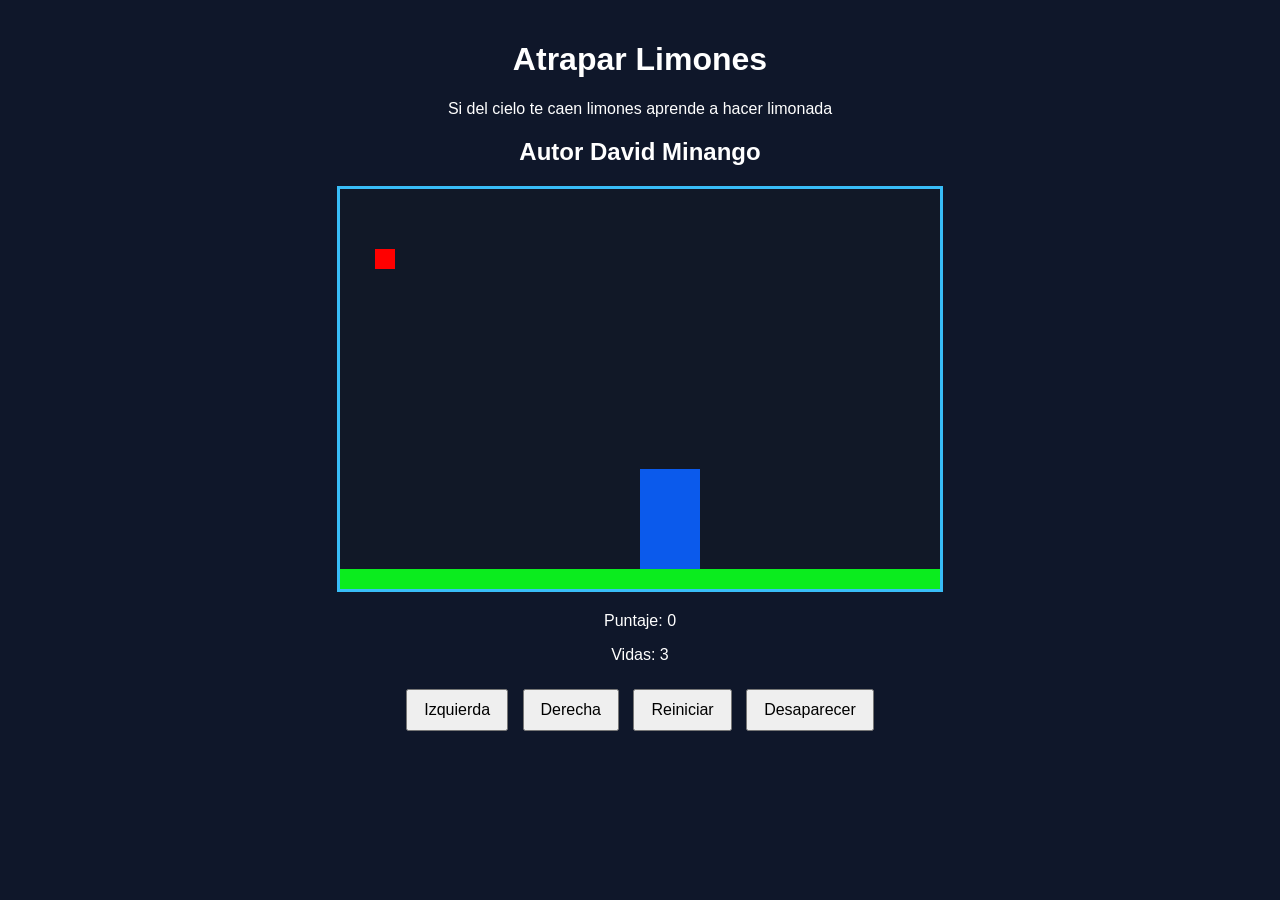
==== index.html @ 8720c4aa "renombre html principal" ====
<!DOCTYPE html>
<html>
<head>
  <title>Atrapar Limon</title>
  <link rel="stylesheet" href="limones.css"/>
  <script src="utils.js"></script>
</head>
<body onload="iniciar()">
  <div class="contenedor">
    <h1>Atrapar Limones</h1>
    <p>Si del cielo te caen limones aprende a hacer limonada </p>
    <h2>Autor David Minango</h2>
    <canvas id="areJuego" width="600" height="400"></canvas>
    <div class="panel">
      <p>Puntaje: <span id="txtPuntaje">0</span></p>
      <p>Vidas: <span id="txtVidas">3</span></p>
    </div>
    <div class="botones">
      <button onclick="moverIzquierda()">Izquierda</button>
      <button onclick="moverDerecha()">Derecha</button>
      <button onclick="reiniciar()">Reiniciar</button>
      <button onclick="desaparecerPersonaje()">Desaparecer</button>
    </div>
  </div>
 <script src="limones.js"></script>
</body>
</html>
---- limones.css ----
body {
  font-family: Arial, sans-serif;
  background-color: #0f172a;
  color: white;
  text-align: center;
  margin: 0;
  padding: 20px;
}

.contenedor {
  max-width: 800px;
  margin: 0 auto;
}

canvas {
  background-color: #111827;
  border: 3px solid #38bdf8;
  display: block;
  margin: 20px auto;
}

.panel {
  margin: 20px 0;
}

.botones button {
  margin: 5px;
  padding: 10px 16px;
  font-size: 16px;
  cursor: pointer;
}
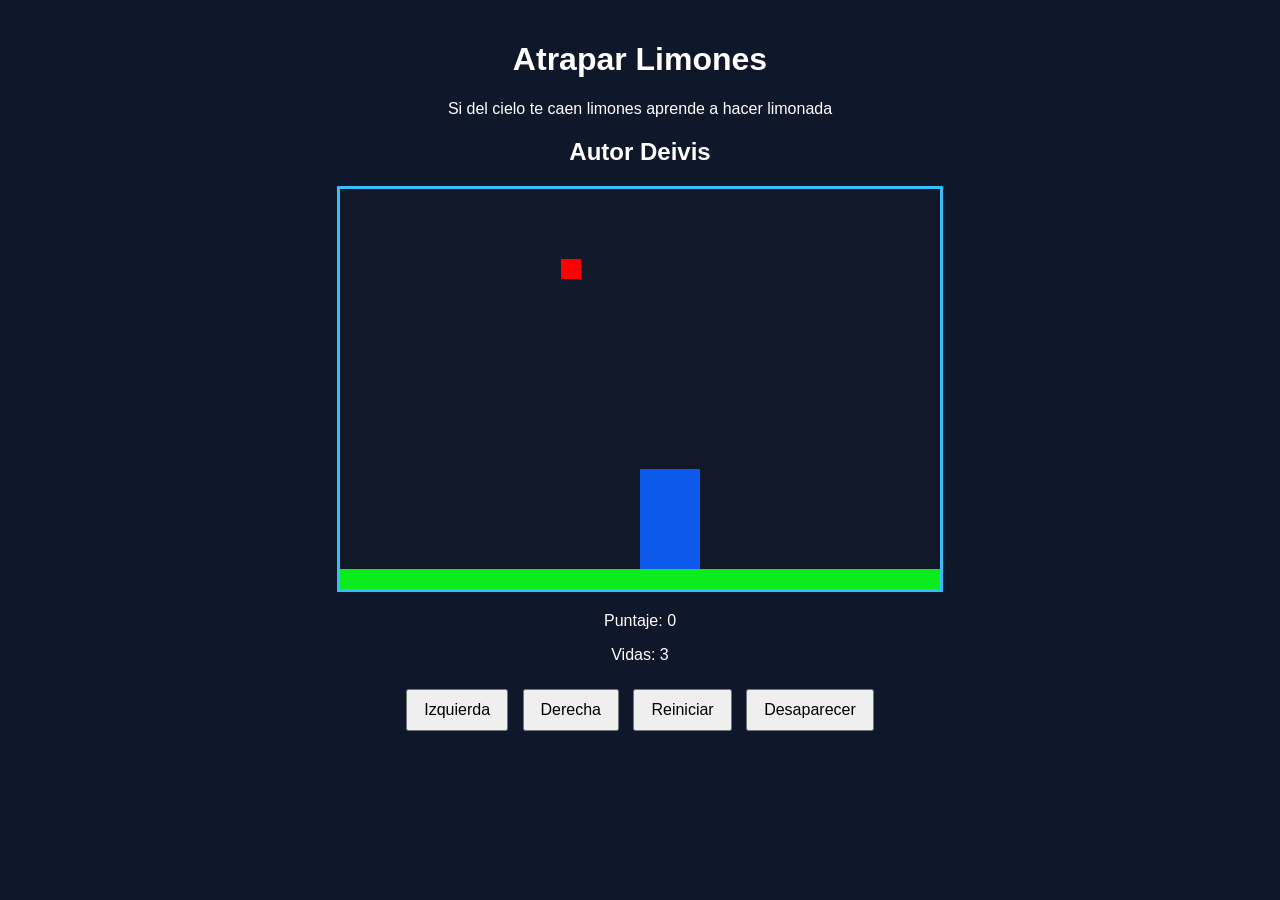
==== commit 4c559865: "arreglar funcion reiniciar" ====
--- a/index.html
+++ b/index.html
@@ -9,7 +9,7 @@
   <div class="contenedor">
     <h1>Atrapar Limones</h1>
     <p>Si del cielo te caen limones aprende a hacer limonada </p>
-    <h2>Autor David Minango</h2>
+    <h2>Autor Deivis</h2>
     <canvas id="areJuego" width="600" height="400"></canvas>
     <div class="panel">
       <p>Puntaje: <span id="txtPuntaje">0</span></p>
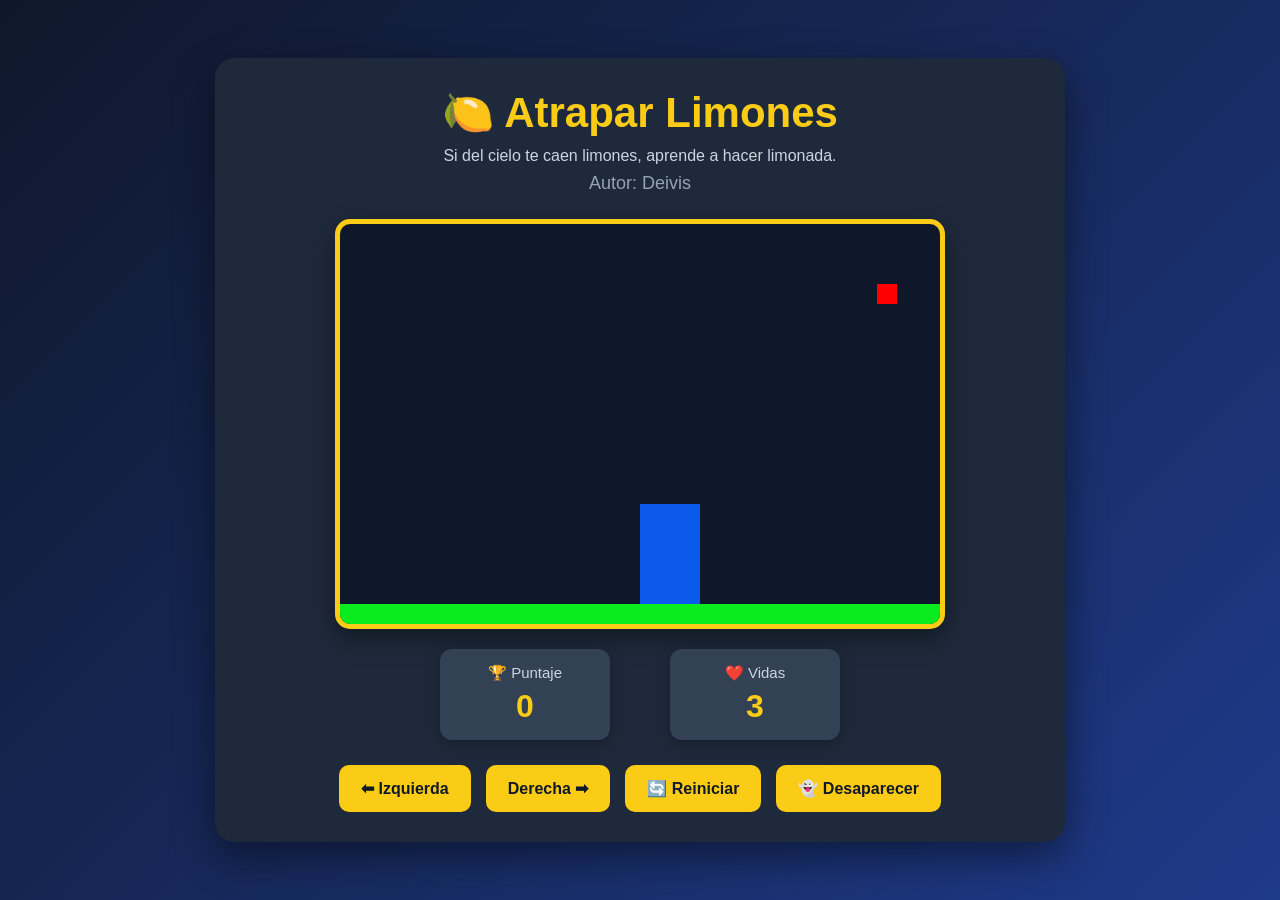
==== commit 50ba5ad8: "diseño visual mejorado" ====
--- a/index.html
+++ b/index.html
@@ -1,27 +1,54 @@
 <!DOCTYPE html>
-<html>
+<html lang="es">
 <head>
-  <title>Atrapar Limon</title>
-  <link rel="stylesheet" href="limones.css"/>
-  <script src="utils.js"></script>
+    <meta charset="UTF-8">
+    <meta name="viewport" content="width=device-width, initial-scale=1.0">
+    <title>Atrapar Limón</title>
+
+    <link rel="stylesheet" href="limones.css">
+    <script src="utils.js"></script>
 </head>
+
 <body onload="iniciar()">
-  <div class="contenedor">
-    <h1>Atrapar Limones</h1>
-    <p>Si del cielo te caen limones aprende a hacer limonada </p>
-    <h2>Autor Deivis</h2>
-    <canvas id="areJuego" width="600" height="400"></canvas>
-    <div class="panel">
-      <p>Puntaje: <span id="txtPuntaje">0</span></p>
-      <p>Vidas: <span id="txtVidas">3</span></p>
+
+<div class="contenedor">
+
+    <div class="titulo">
+        <h1>🍋 Atrapar Limones</h1>
+        <p>Si del cielo te caen limones, aprende a hacer limonada.</p>
+        <h2>Autor: Deivis</h2>
     </div>
-    <div class="botones">
-      <button onclick="moverIzquierda()">Izquierda</button>
-      <button onclick="moverDerecha()">Derecha</button>
-      <button onclick="reiniciar()">Reiniciar</button>
-      <button onclick="desaparecerPersonaje()">Desaparecer</button>
+
+    <div class="juego">
+
+        <canvas id="areJuego" width="600" height="400"></canvas>
+
+        <div class="panel">
+
+            <div class="dato">
+                <span class="texto">🏆 Puntaje</span>
+                <span id="txtPuntaje">0</span>
+            </div>
+
+            <div class="dato">
+                <span class="texto">❤️ Vidas</span>
+                <span id="txtVidas">3</span>
+            </div>
+
+        </div>
+
+        <div class="botones">
+            <button onclick="moverIzquierda()">⬅ Izquierda</button>
+            <button onclick="moverDerecha()">Derecha ➡</button>
+            <button onclick="reiniciar()">🔄 Reiniciar</button>
+            <button onclick="desaparecerPersonaje()">👻 Desaparecer</button>
+        </div>
+
     </div>
-  </div>
- <script src="limones.js"></script>
+
+</div>
+
+<script src="limones.js"></script>
+
 </body>
 </html>
--- a/limones.css
+++ b/limones.css
@@ -1,31 +1,189 @@
-body {
-  font-family: Arial, sans-serif;
-  background-color: #0f172a;
-  color: white;
-  text-align: center;
-  margin: 0;
-  padding: 20px;
+*{
+    margin:0;
+    padding:0;
+    box-sizing:border-box;
 }
 
-.contenedor {
-  max-width: 800px;
-  margin: 0 auto;
+body{
+
+    font-family:Arial, Helvetica, sans-serif;
+
+    background:linear-gradient(135deg,#0f172a,#1e3a8a);
+
+    min-height:100vh;
+
+    display:flex;
+    justify-content:center;
+    align-items:center;
+
+    color:white;
 }
 
-canvas {
-  background-color: #111827;
-  border: 3px solid #38bdf8;
-  display: block;
-  margin: 20px auto;
+.contenedor{
+
+    width:850px;
+    max-width:95%;
+
+    background:#1e293b;
+
+    padding:30px;
+
+    border-radius:20px;
+
+    box-shadow:0px 15px 40px rgba(0,0,0,.45);
+
 }
 
-.panel {
-  margin: 20px 0;
+.titulo{
+
+    text-align:center;
+    margin-bottom:25px;
+
 }
 
-.botones button {
-  margin: 5px;
-  padding: 10px 16px;
-  font-size: 16px;
-  cursor: pointer;
+.titulo h1{
+
+    font-size:42px;
+    color:#facc15;
+    margin-bottom:10px;
+
+}
+
+.titulo p{
+
+    color:#cbd5e1;
+    margin-bottom:8px;
+
+}
+
+.titulo h2{
+
+    color:#94a3b8;
+    font-size:18px;
+    font-weight:normal;
+
+}
+
+.juego{
+
+    display:flex;
+    flex-direction:column;
+    align-items:center;
+
+}
+
+canvas{
+
+    background:#0f172a;
+
+    border:5px solid #facc15;
+
+    border-radius:15px;
+
+    box-shadow:0px 10px 25px rgba(0,0,0,.4);
+
+}
+
+.panel{
+
+    margin-top:20px;
+
+    display:flex;
+    justify-content:center;
+
+    gap:60px;
+
+    width:100%;
+
+}
+
+.dato{
+
+    background:#334155;
+
+    padding:15px 30px;
+
+    border-radius:12px;
+
+    min-width:170px;
+
+    text-align:center;
+
+    box-shadow:0px 5px 15px rgba(0,0,0,.25);
+
+}
+
+.texto{
+
+    display:block;
+
+    color:#cbd5e1;
+
+    margin-bottom:6px;
+
+    font-size:15px;
+
+}
+
+#txtPuntaje,
+#txtVidas{
+
+    font-size:32px;
+
+    font-weight:bold;
+
+    color:#facc15;
+
+}
+
+.botones{
+
+    margin-top:25px;
+
+    display:flex;
+
+    flex-wrap:wrap;
+
+    justify-content:center;
+
+    gap:15px;
+
+}
+
+.botones button{
+
+    background:#facc15;
+
+    color:#111827;
+
+    border:none;
+
+    padding:14px 22px;
+
+    border-radius:10px;
+
+    font-size:16px;
+
+    font-weight:bold;
+
+    cursor:pointer;
+
+    transition:.3s;
+
+}
+
+.botones button:hover{
+
+    transform:translateY(-3px);
+
+    background:#fde047;
+
+    box-shadow:0px 8px 18px rgba(0,0,0,.3);
+
+}
+
+.botones button:active{
+
+    transform:scale(.96);
+
 }
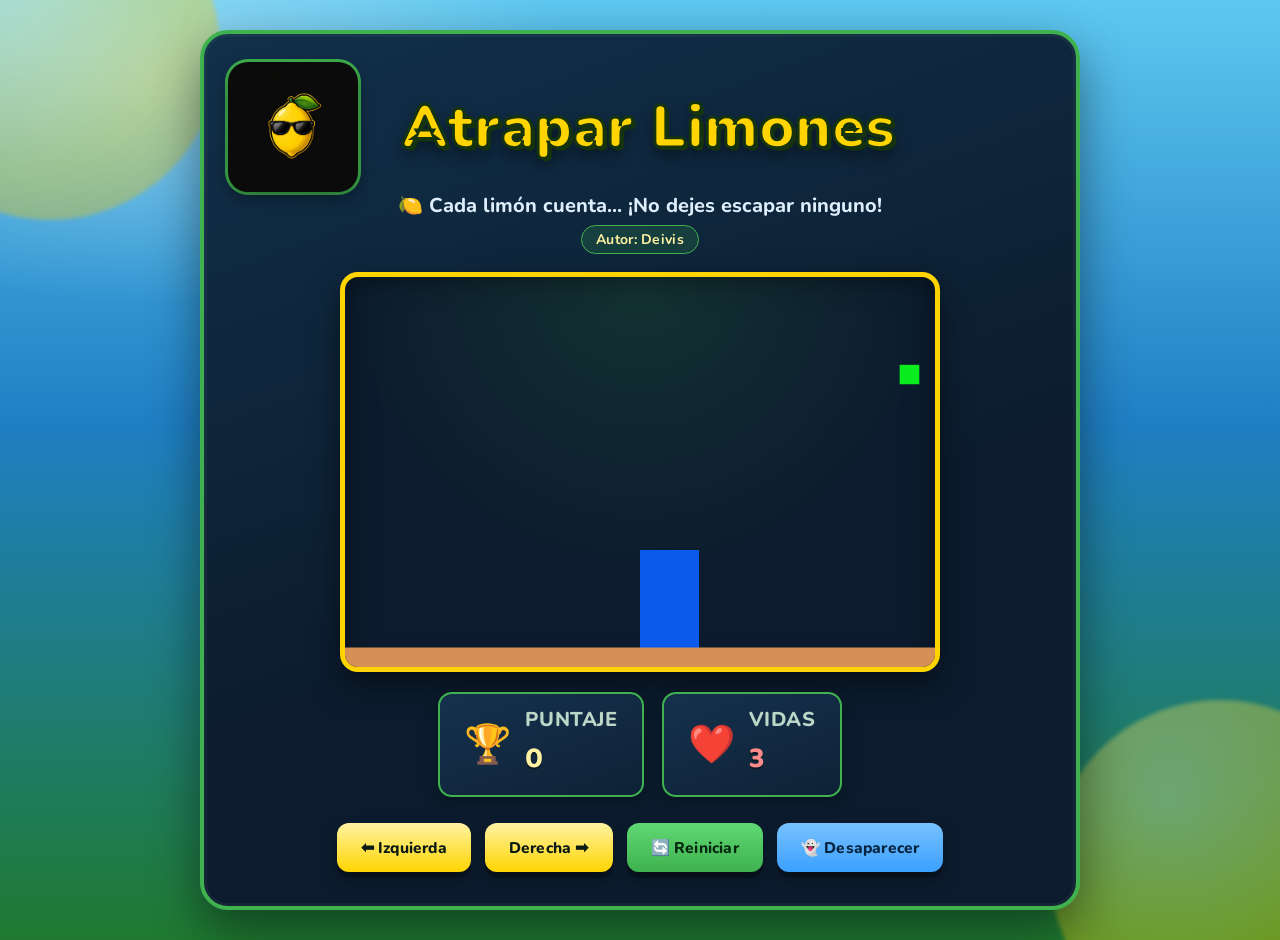
==== commit 3a850dcb: "mejora en cambios visuales con ia" ====
--- a/index.html
+++ b/index.html
@@ -14,8 +14,11 @@
 <div class="contenedor">
 
     <div class="titulo">
-        <h1>🍋 Atrapar Limones</h1>
-        <p>Si del cielo te caen limones, aprende a hacer limonada.</p>
+        <div class="marca">
+            <img src="logoLimon.png" alt="Logo Atrapar Limones" class="logo">
+            <h1>Atrapar Limones</h1>
+        </div>
+        <p>🍋 Cada limón cuenta... ¡No dejes escapar ninguno!</p>
         <h2>Autor: Deivis</h2>
     </div>
 
@@ -26,13 +29,19 @@
         <div class="panel">
 
             <div class="dato">
-                <span class="texto">🏆 Puntaje</span>
-                <span id="txtPuntaje">0</span>
+                <span class="icono">🏆</span>
+                <div class="info">
+                    <span class="texto">Puntaje</span>
+                    <span id="txtPuntaje">0</span>
+                </div>
             </div>
 
             <div class="dato">
-                <span class="texto">❤️ Vidas</span>
-                <span id="txtVidas">3</span>
+                <span class="icono">❤️</span>
+                <div class="info">
+                    <span class="texto">Vidas</span>
+                    <span id="txtVidas">3</span>
+                </div>
             </div>
 
         </div>
--- a/limones.css
+++ b/limones.css
@@ -1,3 +1,19 @@
+@import url('https://fonts.googleapis.com/css2?family=Baloo+2:wght@500;700;800&family=Nunito:wght@500;700;800&display=swap');
+
+:root{
+    --cielo-1:#5ec8f0;
+    --cielo-2:#1f7fc4;
+    --hoja-1:#3fb24f;
+    --hoja-2:#1f7a30;
+    --panel:#0c1c2e;
+    --panel-borde:#163049;
+    --limon:#ffd400;
+    --limon-claro:#fff3a3;
+    --crema:#fffaf0;
+    --tinta:#0b1a12;
+    --azul-fantasma:#3aa0ff;
+}
+
 *{
     margin:0;
     padding:0;
@@ -5,140 +21,230 @@
 }
 
 body{
-
-    font-family:Arial, Helvetica, sans-serif;
-
-    background:linear-gradient(135deg,#0f172a,#1e3a8a);
+    font-family:'Nunito', Arial, sans-serif;
+
+    background:
+        radial-gradient(ellipse 700px 380px at 12% 8%, rgba(255,255,255,.35), transparent 60%),
+        linear-gradient(180deg, var(--cielo-1) 0%, var(--cielo-2) 45%, var(--hoja-2) 100%);
 
     min-height:100vh;
 
     display:flex;
     justify-content:center;
     align-items:center;
-
-    color:white;
+    padding:30px 16px;
+
+    color:var(--crema);
+
+    position:relative;
+    overflow-x:hidden;
+}
+
+/* Hojas y limones decorativos de fondo, puro CSS, sin imagenes externas */
+body::before,
+body::after{
+    content:"";
+    position:fixed;
+    width:340px;
+    height:340px;
+    border-radius:50%;
+    background:radial-gradient(circle at 35% 30%, var(--limon-claro), var(--limon) 60%, #e0b400 100%);
+    filter:blur(2px);
+    opacity:.35;
+    z-index:0;
+}
+
+body::before{
+    top:-120px;
+    left:-120px;
+}
+
+body::after{
+    bottom:-140px;
+    right:-110px;
 }
 
 .contenedor{
-
-    width:850px;
-    max-width:95%;
-
-    background:#1e293b;
-
-    padding:30px;
+    width:880px;
+    max-width:96%;
+
+    background:linear-gradient(160deg, #11304a, #0c1c2e 60%);
+
+    padding:28px 34px 34px;
+
+    border-radius:28px;
+    border:4px solid var(--hoja-1);
+
+    box-shadow:
+        0 20px 50px rgba(0,0,0,.45),
+        inset 0 0 0 3px rgba(255,255,255,.04);
+
+    position:relative;
+    z-index:1;
+}
+
+.titulo{
+    text-align:center;
+    margin-bottom:18px;
+
+    display:flex;
+    flex-direction:column;
+    align-items:center;
+}
+
+.titulo .marca{
+    display:flex;
+    align-items:center;
+    justify-content:center;
+    gap:18px;
+    width:100%;
+}
+
+.titulo .logo{
+    width:130px;
+    height:130px;
+
+    margin-left:-10px;   /* solo un poco a la izquierda */
+    margin-top:0;
 
     border-radius:20px;
-
-    box-shadow:0px 15px 40px rgba(0,0,0,.45);
-
-}
-
-.titulo{
-
+    box-shadow:0 6px 16px rgba(0,0,0,.4), 0 0 0 3px var(--hoja-1);
+    background:#08151f;
+    object-fit:cover;
+    flex-shrink:0;
+}
+
+.titulo h1{
+    font-family:'Nunito', sans-serif;
+    font-size:60px;
+    font-weight:900;
+    color:#FFD400;
+
+    letter-spacing:.5px;
+
+    -webkit-text-stroke:3px #16330f;
+
+    text-shadow:
+        3px 3px 0 #16330f,
+        0 8px 14px rgba(0,0,0,.5);
+
+    flex:1;
     text-align:center;
-    margin-bottom:25px;
-
-}
-
-.titulo h1{
-
-    font-size:42px;
-    color:#facc15;
-    margin-bottom:10px;
-
+    margin-right:120px;
 }
 
 .titulo p{
-
-    color:#cbd5e1;
-    margin-bottom:8px;
-
+    color:#dfeefc;
+    font-weight:750;
+    margin-bottom:6px;
+    font-size:20px;
 }
 
 .titulo h2{
-
-    color:#94a3b8;
-    font-size:18px;
-    font-weight:normal;
-
+    color:var(--limon-claro);
+    font-size:14px;
+    font-weight:700;
+    background:rgba(63,178,79,.18);
+    border:1px solid var(--hoja-1);
+    padding:4px 14px;
+    border-radius:30px;
+    display:inline-block;
+}
+
+.titulo h2 span,
+.titulo h2{
+    letter-spacing:.3px;
 }
 
 .juego{
-
     display:flex;
     flex-direction:column;
     align-items:center;
-
 }
 
 canvas{
-
-    background:#0f172a;
-
-    border:5px solid #facc15;
-
-    border-radius:15px;
-
-    box-shadow:0px 10px 25px rgba(0,0,0,.4);
-
+    width:100%;
+    max-width:600px;
+    aspect-ratio:600/400;
+
+    background:
+        radial-gradient(circle at 50% 0%, rgba(63,178,79,.15), transparent 60%),
+        var(--panel);
+
+    border:5px solid var(--limon);
+    border-radius:18px;
+
+    box-shadow:
+        0 12px 30px rgba(0,0,0,.5),
+        inset 0 0 30px rgba(0,0,0,.5);
 }
 
 .panel{
-
     margin-top:20px;
 
     display:flex;
     justify-content:center;
-
-    gap:60px;
+    flex-wrap:wrap;
+
+    gap:18px;
 
     width:100%;
-
 }
 
 .dato{
-
-    background:#334155;
-
-    padding:15px 30px;
-
-    border-radius:12px;
+    background:linear-gradient(160deg, #16314d, #0e2236);
+
+    padding:12px 24px;
+
+    border-radius:14px;
+    border:2px solid var(--hoja-1);
 
     min-width:170px;
 
-    text-align:center;
-
-    box-shadow:0px 5px 15px rgba(0,0,0,.25);
-
+    display:flex;
+    align-items:center;
+    gap:14px;
+
+    box-shadow:0 6px 16px rgba(0,0,0,.3);
+}
+
+.icono{
+    font-size:38px;
+    line-height:1;
+}
+
+.info{
+    display:flex;
+    flex-direction:column;
+    align-items:flex-start;
 }
 
 .texto{
-
-    display:block;
-
-    color:#cbd5e1;
-
-    margin-bottom:6px;
-
-    font-size:15px;
-
+    color:#bcd6c8;
+
+    margin-bottom:2px;
+
+    font-size:20px;
+    font-weight:800;
+    letter-spacing:.6px;
+    text-transform:uppercase;
 }
 
 #txtPuntaje,
 #txtVidas{
-
-    font-size:32px;
-
-    font-weight:bold;
-
-    color:#facc15;
-
+    font-family:'Baloo 2', sans-serif;
+    font-size:30px;
+    font-weight:700;
+    color:var(--limon-claro);
+    text-shadow:0 2px 0 rgba(0,0,0,.4);
+}
+
+#txtVidas{
+    color:#ff8a8a;
 }
 
 .botones{
-
-    margin-top:25px;
+    margin-top:26px;
 
     display:flex;
 
@@ -146,44 +252,66 @@
 
     justify-content:center;
 
-    gap:15px;
-
+    gap:14px;
 }
 
 .botones button{
-
-    background:#facc15;
-
-    color:#111827;
-
+    font-family:'Nunito', sans-serif;
     border:none;
 
-    padding:14px 22px;
-
-    border-radius:10px;
-
-    font-size:16px;
-
-    font-weight:bold;
+    padding:14px 24px;
+
+    border-radius:12px;
+
+    font-size:15.5px;
+    font-weight:800;
+    letter-spacing:.2px;
 
     cursor:pointer;
-
-    transition:.3s;
-
+    transition:transform .15s ease, box-shadow .15s ease, filter .15s ease;
+
+    box-shadow:0 6px 0 rgba(0,0,0,.25), 0 8px 16px rgba(0,0,0,.3);
+}
+
+.botones button:nth-child(1),
+.botones button:nth-child(2){
+    background:linear-gradient(180deg, var(--limon-claro), var(--limon));
+    color:var(--tinta);
+}
+
+.botones button:nth-child(3){
+    background:linear-gradient(180deg, #5fd874, var(--hoja-1));
+    color:#06280f;
+}
+
+.botones button:nth-child(4){
+    background:linear-gradient(180deg, #79c2ff, var(--azul-fantasma));
+    color:#06243f;
 }
 
 .botones button:hover{
-
     transform:translateY(-3px);
-
-    background:#fde047;
-
-    box-shadow:0px 8px 18px rgba(0,0,0,.3);
-
+    filter:brightness(1.06);
 }
 
 .botones button:active{
-
-    transform:scale(.96);
-
+    transform:translateY(2px) scale(.97);
+    box-shadow:0 2px 0 rgba(0,0,0,.25), 0 4px 10px rgba(0,0,0,.3);
+}
+
+@media (max-width:560px){
+    .titulo h1{
+        font-size:32px;
+    }
+
+    .botones button{
+        flex:1 1 auto;
+        padding:14px 14px;
+        font-size:14px;
+    }
+
+    .dato{
+        min-width:140px;
+        padding:10px 18px;
+    }
 }
